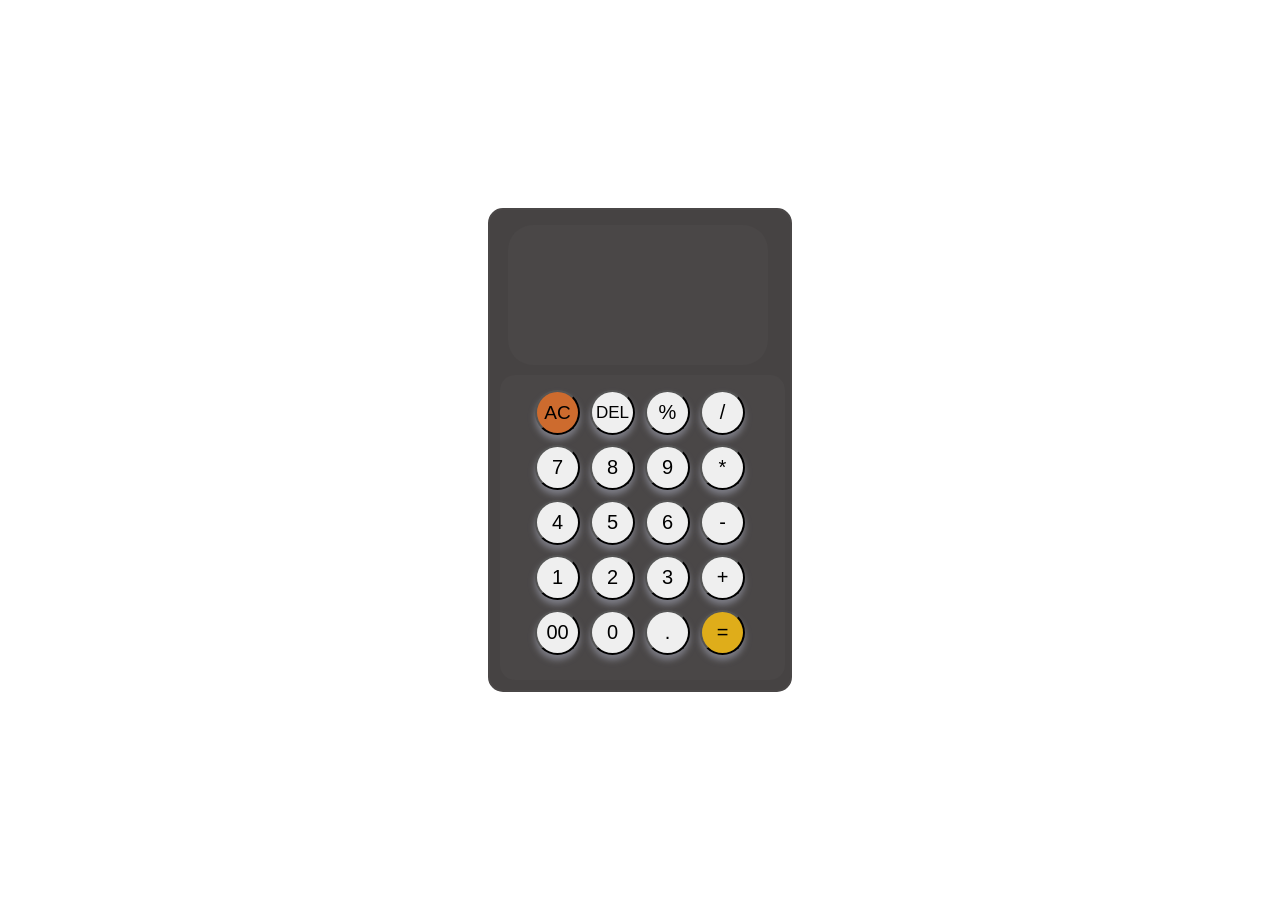
==== index.html @ e0ee86b8 "Add files via upload" ====
<!DOCTYPE html>
<html lang="en">
<head>
    <meta charset="UTF-8">
    <meta name="viewport" content="width=device-width, initial-scale=1.0">
    <title>My Calculator</title>
    <link rel="stylesheet" href="style.css">
</head>
<body>
    <div class="container">
        <div id="display"></div>
        <div class="btn" id="btns">
            <button class="clear" style="font-size: 19px;">AC</button>
            <button class="delete" style="font-size: 17px;">DEL</button>
            <button>%</button>
            <button>/</button> <br>
            <button>7</button>
            <button>8</button>
            <button>9</button>
            <button>*</button> <br>
            <button>4</button>
            <button>5</button>
            <button>6</button>
            <button>-</button> <br>
            <button>1</button>
            <button>2</button>
            <button>3</button>
            <button class="plas">+</button> <br>
            <button>00</button>
            <button>0</button>
            <button>.</button>
            <button>=</button> <br>
        </div>
    </div>
    
    <script src="script.js"></script>
</body>
</html>
---- style.css ----
*{
    padding: 0;
    margin: 0;
}
body{
    min-height: 100vh;
    display: flex;
    justify-content: center;
    align-items: center;
}
.container{
   background-color: rgb(70, 67, 67); 
   width: 300px;
   height: 480px;
   display: flex;
   flex-direction: column;
   border: 2px solid rgb(74, 71, 71);
   border-radius: 15px;
}
#display{
    background-color: rgb(74, 71, 71);
    width: 260px;
    height: 150px;
    font-size: 30px;
    color: aliceblue;
    display: flex;
    align-items: center;
    justify-content: center;
    overflow: hidden;
    white-space: nowrap;
    padding: 10px;
    margin-top: 15px;
    margin-left: 18px;
    border-radius: 25px;
    box-sizing: border-box; 
}


.btn{
    padding-top: 15px;
    padding-left: 35px;
    padding-bottom: 160px;
    margin: 10px;
    width: 250px;
    height: 130px;
    background-color: rgb(74, 71, 71);
    display: grid;
    
    grid-template-columns: repeat(5,1fr);
    border-radius: 15px;
    gap: 10px;
}
.btn button{
    height: 45px;
    font-size: 20px;
    width: 45px;
    border-radius: 35px;
    cursor: pointer;
    box-shadow: 0 5px  6px rgb(124, 124, 133);
}
.btn button:hover{
    transform: scale(1.1);
}

.btn button:active{
    background-color: rgb(128, 126, 125);
}

.btn button:nth-child(1){
    background-color: rgb(205, 107, 46);
}
.btn button:nth-child(24){
    background-color: rgb(223, 173, 26);
}

@media (min-width:0px) and (max-width:400px){
/* body{width: 90%;
    display: flex;
    justify-content: center;
    align-items: center;
} */
.btn button{
    font-size: 18px;
}}
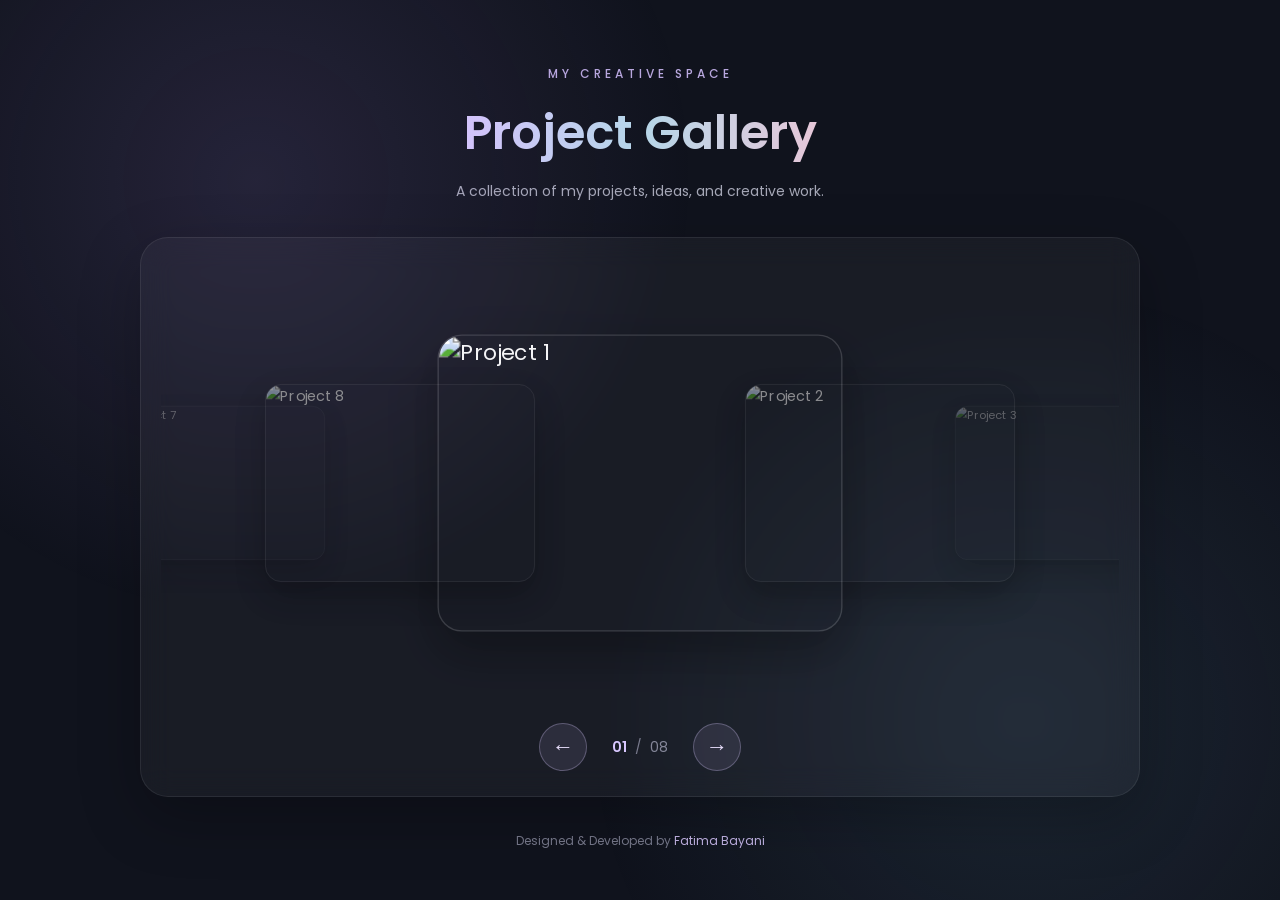
==== commit 299bef28: "Add files via upload" ====
--- a/index.html
+++ b/index.html
@@ -1,38 +1,84 @@
 <!DOCTYPE html>
 <html lang="en">
+
 <head>
     <meta charset="UTF-8">
     <meta name="viewport" content="width=device-width, initial-scale=1.0">
-    <title>My Calculator</title>
+
+    <title>My Project Gallery</title>
+
     <link rel="stylesheet" href="style.css">
+
+    <link rel="preconnect" href="https://fonts.googleapis.com">
+    <link rel="preconnect" href="https://fonts.gstatic.com" crossorigin>
+
+    <link href="https://fonts.googleapis.com/css2?family=Poppins:wght@400;500;600;700&display=swap"
+        rel="stylesheet">
 </head>
+
 <body>
+
     <div class="container">
-        <div id="display"></div>
-        <div class="btn" id="btns">
-            <button class="clear" style="font-size: 19px;">AC</button>
-            <button class="delete" style="font-size: 17px;">DEL</button>
-            <button>%</button>
-            <button>/</button> <br>
-            <button>7</button>
-            <button>8</button>
-            <button>9</button>
-            <button>*</button> <br>
-            <button>4</button>
-            <button>5</button>
-            <button>6</button>
-            <button>-</button> <br>
-            <button>1</button>
-            <button>2</button>
-            <button>3</button>
-            <button class="plas">+</button> <br>
-            <button>00</button>
-            <button>0</button>
-            <button>.</button>
-            <button>=</button> <br>
-        </div>
+
+        <header class="header">
+
+            <span class="subtitle">MY CREATIVE SPACE</span>
+
+            <h1>Project Gallery</h1>
+
+            <p>
+                A collection of my projects, ideas, and creative work.
+            </p>
+
+        </header>
+
+
+        <main class="gallery">
+
+            <div class="gallery_images">
+
+                <img src="images/calculator.jpg" alt="Project 1">
+                <img src="images/digital_notebook.jpg" alt="Project 2">
+                <img src="images/grocery_management.jpg" alt="Project 3">
+                <img src="images/hangman_game.jpg" alt="Project 4">
+                <img src="images/stu_dashboard.png" alt="Project 5">
+                <img src="images/stu_registretion.jpg" alt="Project 6">
+                <img src="images/digital_clock.jpg" alt="Project 7">
+                <img src="images/project_gallary.jpg" alt="Project 8">
+
+            </div>
+
+
+            <div class="gallery_controls">
+
+                <button class="prev_btn" aria-label="Previous image">
+                    &#8592;
+                </button>
+
+                <div class="counter">
+                    <span class="current_number">01</span>
+                    <span class="divider">/</span>
+                    <span class="total_number">08</span>
+                </div>
+
+                <button class="next_btn" aria-label="Next image">
+                    &#8594;
+                </button>
+
+            </div>
+
+        </main>
+
+
+        <footer>
+            <p>Designed & Developed by <span>Fatima Bayani</span></p>
+        </footer>
+
     </div>
-    
+
+
     <script src="script.js"></script>
+
 </body>
+
 </html>
--- a/style.css
+++ b/style.css
@@ -1,85 +1,310 @@
-*{
+* {
+    margin: 0;
     padding: 0;
-    margin: 0;
-}
-body{
+    box-sizing: border-box;
+}
+
+body {
+    font-family: 'Poppins', sans-serif;
     min-height: 100vh;
+    background: #10131d;
+    color: #f5f5f7;
+    overflow-x: hidden;
+}
+
+
+body::before {
+    content: "";
+    position: fixed;
+    inset: 0;
+
+    background:
+        radial-gradient(circle at 20% 20%, rgba(160, 130, 220, 0.15), transparent 35%),
+        radial-gradient(circle at 80% 80%, rgba(110, 170, 200, 0.12), transparent 35%);
+
+    pointer-events: none;
+}
+
+
+
+.container {
+    width: 100%;
+    min-height: 100vh;
+
     display: flex;
-    justify-content: center;
+    flex-direction: column;
     align-items: center;
-}
-.container{
-   background-color: rgb(70, 67, 67); 
-   width: 300px;
-   height: 480px;
-   display: flex;
-   flex-direction: column;
-   border: 2px solid rgb(74, 71, 71);
-   border-radius: 15px;
-}
-#display{
-    background-color: rgb(74, 71, 71);
-    width: 260px;
-    height: 150px;
-    font-size: 30px;
-    color: aliceblue;
+
+    padding: 60px 20px 25px;
+}
+
+
+
+.header {
+    text-align: center;
+    margin-bottom: 35px;
+}
+
+.subtitle {
+    color: #b9a8df;
+    font-size: 12px;
+    letter-spacing: 4px;
+    font-weight: 500;
+}
+
+.header h1 {
+    font-size: clamp(30px, 5vw, 48px);
+    font-weight: 600;
+    margin: 12px 0;
+
+    background: linear-gradient(
+        90deg,
+        #d9c8ff,
+        #b6d8e9,
+        #e8c6d8
+    );
+
+    -webkit-background-clip: text;
+    -webkit-text-fill-color: transparent;
+}
+
+.header p {
+    color: #a6a8b7;
+    font-size: 14px;
+}
+
+
+
+.gallery {
+    width: min(100%, 1000px);
+    position: relative;
+
+    background: rgba(255, 255, 255, 0.04);
+    border: 1px solid rgba(255, 255, 255, 0.08);
+
+    border-radius: 28px;
+
+    padding: 30px 20px 25px;
+
+    backdrop-filter: blur(15px);
+
+    box-shadow:
+        0 20px 60px rgba(0, 0, 0, 0.25);
+}
+
+.gallery_images {
+    display: grid;
+    grid-template-columns: repeat(4,1fr);
+    gap: 20px;
+    width: 100%;
+    height: 430px;
+
+    position: relative;
+    overflow: hidden;
+}
+
+
+.gallery_images img {
+    width: 300px;
+    height: 220px;
+    opacity: 1;
+
+    object-fit: cover;
+
+    position: absolute;
+    left: 50%;
+    top: 50%;
+    transform: none;
+    border-radius: 18px;
+
+    border: 1px solid rgba(255, 255, 255, 0.15);
+
+    box-shadow:
+        0 15px 35px rgba(0, 0, 0, 0.3);
+
+    transition:
+        transform 0.65s cubic-bezier(0.22, 1, 0.36, 1),
+        opacity 0.5s ease,
+        filter 0.5s ease;
+
+    opacity: 0;
+
+    filter: brightness(0.65);
+
+    pointer-events: none;
+}
+
+
+.gallery_images img.active {
+    transform: translate(-50%, -50%) scale(1.35);
+
+    opacity: 1;
+
+    filter: brightness(1);
+
+    z-index: 5;
+}
+
+
+
+.gallery_images img.left {
+    transform: translate(calc(-50% - 240px), -50%) scale(0.9);
+
+    opacity: 0.85;
+
+    z-index: 4;
+}
+
+
+
+.gallery_images img.right {
+    transform: translate(calc(-50% + 240px), -50%) scale(0.9);
+
+    opacity: 0.85;
+
+    z-index: 4;
+}
+
+
+.gallery_images img.left2 {
+    transform: translate(calc(-50% - 420px), -50%) scale(0.7);
+
+    opacity: 0.5;
+
+    z-index: 3;
+}
+
+
+.gallery_images img.right2 {
+    transform: translate(calc(-50% + 420px), -50%) scale(0.7);
+
+    opacity: 0.5;
+
+    z-index: 3;
+}
+
+
+.gallery_images img.hidden {
+    transform: translate(-50%, -50%) scale(0.5);
+
+    opacity: 0;
+
+    z-index: 1;
+}
+
+
+.gallery_controls {
     display: flex;
     align-items: center;
     justify-content: center;
-    overflow: hidden;
-    white-space: nowrap;
-    padding: 10px;
-    margin-top: 15px;
-    margin-left: 18px;
-    border-radius: 25px;
-    box-sizing: border-box; 
-}
-
-
-.btn{
-    padding-top: 15px;
-    padding-left: 35px;
-    padding-bottom: 160px;
-    margin: 10px;
-    width: 250px;
-    height: 130px;
-    background-color: rgb(74, 71, 71);
-    display: grid;
-    
-    grid-template-columns: repeat(5,1fr);
-    border-radius: 15px;
-    gap: 10px;
-}
-.btn button{
-    height: 45px;
-    font-size: 20px;
-    width: 45px;
-    border-radius: 35px;
+
+    gap: 25px;
+
+    margin-top: 25px;
+}
+
+
+.gallery_controls button {
+    width: 48px;
+    height: 48px;
+
+    border-radius: 50%;
+
+    border: 1px solid rgba(210, 195, 240, 0.3);
+
+    background: rgba(190, 170, 230, 0.12);
+
+    color: #e6dcfa;
+
+    font-size: 22px;
+
     cursor: pointer;
-    box-shadow: 0 5px  6px rgb(124, 124, 133);
-}
-.btn button:hover{
+
+    transition: 0.3s ease;
+}
+
+
+.gallery_controls button:hover {
+    background: #c5b2e9;
+
+    color: #171522;
+
     transform: scale(1.1);
-}
-
-.btn button:active{
-    background-color: rgb(128, 126, 125);
-}
-
-.btn button:nth-child(1){
-    background-color: rgb(205, 107, 46);
-}
-.btn button:nth-child(24){
-    background-color: rgb(223, 173, 26);
-}
-
-@media (min-width:0px) and (max-width:400px){
-/* body{width: 90%;
-    display: flex;
-    justify-content: center;
-    align-items: center;
-} */
-.btn button{
-    font-size: 18px;
-}}
-    +
+    box-shadow: 0 0 20px rgba(190, 170, 230, 0.3);
+}
+
+
+.gallery_controls button:active {
+    transform: scale(0.95);
+}
+
+.counter {
+    display: flex;align-items: center;
+    gap: 8px;
+
+    font-size: 14px;
+}
+
+.current_number {
+    color: #d9c8ff;
+    font-weight: 600;
+}
+
+.divider {
+    color: #77798b;
+}
+
+.total_number {
+    color: #858799;
+}
+
+
+footer {
+    margin-top: 35px;
+
+    color: #77798b;
+
+    font-size: 12px;
+}
+
+footer span {
+    color: #c7b6e8;
+}
+
+
+/* ========== RESPONSIVE ========== */
+
+@media (max-width: 700px) {
+
+    .container {
+        padding: 45px 12px 20px;
+    }
+
+    .gallery {
+        padding: 20px 10px;
+        border-radius: 20px;
+    }
+
+    .gallery_images {
+        height: 330px;
+    }
+
+    .gallery_images img {
+        width: 230px;
+        height: 160px;
+    }
+
+    .gallery_images img.active {
+        transform: translate(-50%, -50%) scale(1.2);
+    }
+
+    .gallery_images img.left {
+        transform: translate(calc(-50% -130px),-50%)
+        scale(0.7);
+    }
+    .gallery_images img.right {
+        transform: translate(calc(-50% +130px),-50%)
+        scale(0.7);
+    }
+}
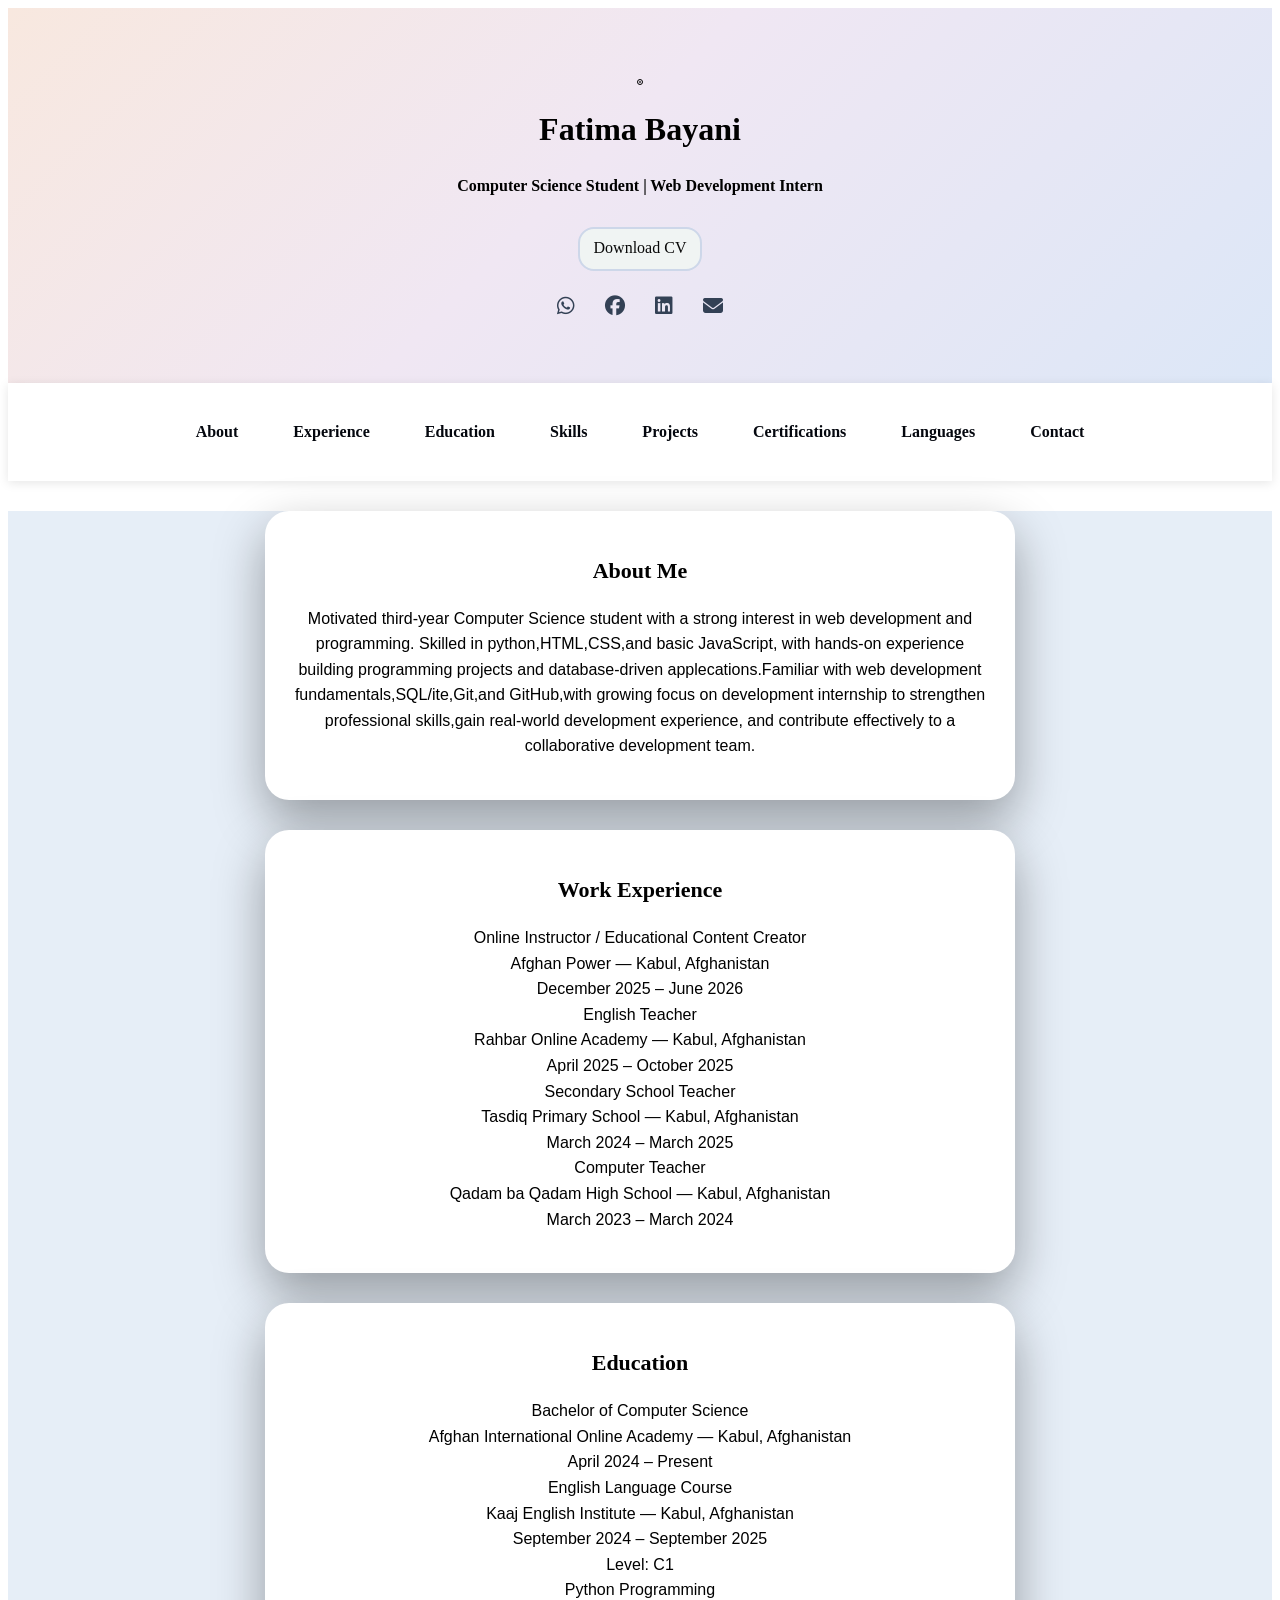
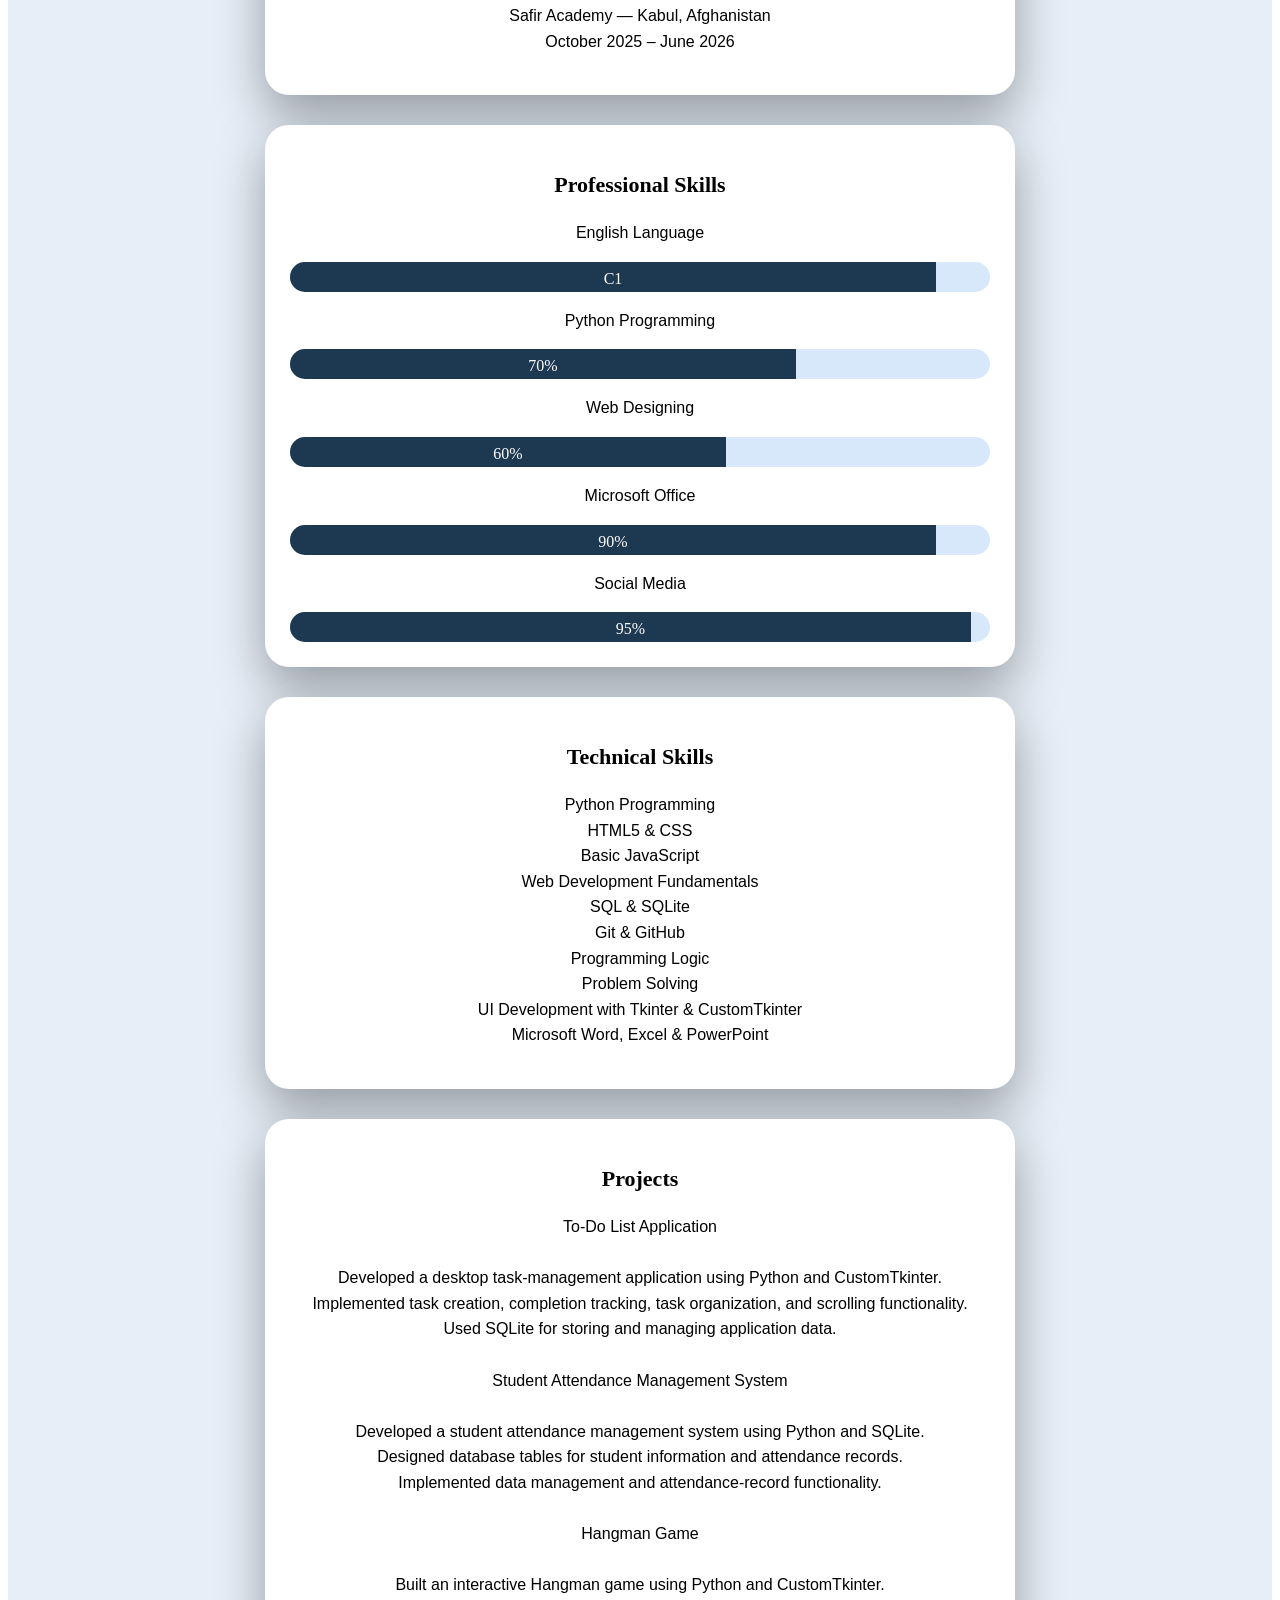
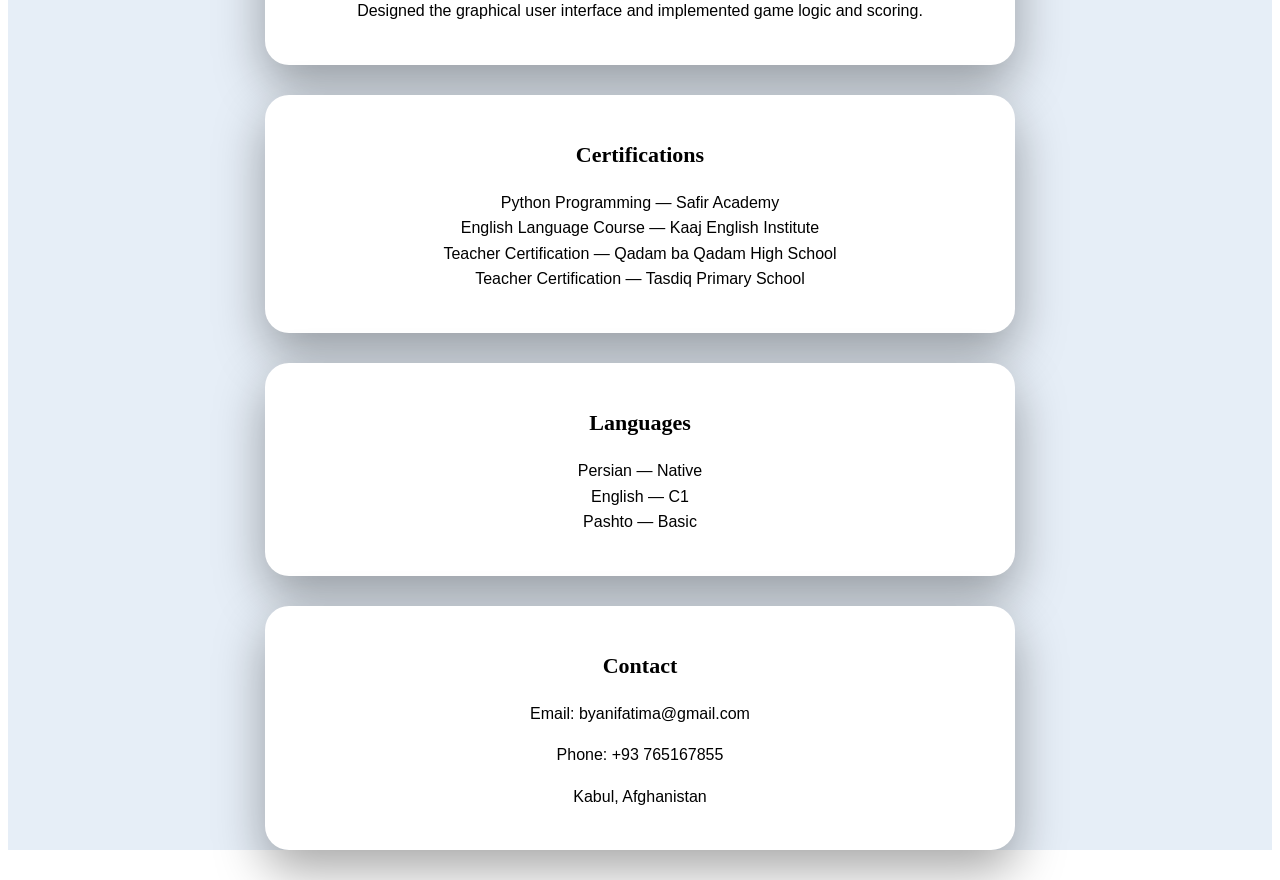
==== commit 04e2eed8: "Add files via upload" ====
--- a/index.html
+++ b/index.html
@@ -1,84 +1,189 @@
 <!DOCTYPE html>
 <html lang="en">
-
 <head>
     <meta charset="UTF-8">
     <meta name="viewport" content="width=device-width, initial-scale=1.0">
+    <title>My Portfolio</title>
+    <link rel="stylesheet" href="style.css">
+    <link rel="stylesheet" href="https://cdnjs.cloudflare.com/ajax/libs/font-awesome/6.5.2/css/all.min.css">
+</head>
+<body>
+    
+    <header>
+        <img src="images/my_pic.jpg" alt="" class="profile-img">
+        <h1> <span>Fatima Bayani</span></h1>
+        <h2><span>Computer Science Student | Web Development Intern</span></h2>
+        <!-- <button >Download CV</button> -->
+        <a href="cv.pdf" class="button" download>Download CV</a>
+        <div class="social-icons">
+        <a href="https://wa.me/message/OIFD7MN3SE4ED1"><i class="fa-brands fa-whatsapp"></i></a>
+        <a href="https://www.facebook.com/profile.php?id=61592779852596"><i class="fa-brands fa-facebook"></i></a>
+        <a href="https://www.linkedin.com/in/eng-fatima-bayani-aa04b63aa?utm_source=share_via&utm_content=profile&utm_medium=member_android"><i class="fa-brands fa-linkedin"></i></a>
+        <a href="mailto:byanifatima@gmail.com"><i class="fa-solid fa-envelope"></i></a>
+        </div>
+    </header>
 
-    <title>My Project Gallery</title>
+    <nav>
+        <ul>
+            <!-- <li><a href="#">Home</a></li> -->
+            <li><a href="#about">About</a></li>
+            <li><a href="#experience">Experience</a></li>
+            <li><a href="#education">Education</a></li>
+            <li><a href="#skills">Skills</a></li>
+            <li><a href="#projects">Projects</a></li>
+            <li><a href="#certifications">Certifications</a></li>
+            <li><a href="#languages">Languages</a></li>
+            <li><a href="#contact">Contact</a></li>
+        </ul>
+    </nav>
+    
+    <main>
 
-    <link rel="stylesheet" href="style.css">
+        <section id="about" class="fade-in">
+            <div class="card">
+                <h3>About Me</h3>
+                <p>Motivated third-year Computer Science student with a strong interest in web development and programming.
+                    Skilled in python,HTML,CSS,and basic JavaScript, with hands-on experience building programming projects and 
+                    database-driven applecations.Familiar with web development fundamentals,SQL/ite,Git,and GitHub,with growing 
+                    focus on development internship to strengthen professional skills,gain real-world development experience, and 
+                    contribute effectively to a collaborative development team.
+                </p>
+            </div>
+        </section>
 
-    <link rel="preconnect" href="https://fonts.googleapis.com">
-    <link rel="preconnect" href="https://fonts.gstatic.com" crossorigin>
+        <section id="experience" class="fade-in">
+            <div class="card" >
+                <h3>Work Experience</h3>
+                <p>Online Instructor / Educational Content Creator <br>
 
-    <link href="https://fonts.googleapis.com/css2?family=Poppins:wght@400;500;600;700&display=swap"
-        rel="stylesheet">
-</head>
+                    Afghan Power — Kabul, Afghanistan <br>
+                    December 2025 – June 2026<br>
+                    
+                    English Teacher<br>
+                    
+                    Rahbar Online Academy — Kabul, Afghanistan<br>
+                    April 2025 – October 2025<br>
+                    
+                    Secondary School Teacher<br>
+                    
+                    Tasdiq Primary School — Kabul, Afghanistan<br>
+                    March 2024 – March 2025<br>
+                    
+                    Computer Teacher<br>
+                    
+                    Qadam ba Qadam High School — Kabul, Afghanistan<br>
+                    March 2023 – March 2024</p>
+            </div>
+        </section>
 
-<body>
+        <section id="education" class="fade-in">
+            <div class="card" >
+                <h3>Education</h3>
+                <p>Bachelor of Computer Science <br>
 
-    <div class="container">
+                    Afghan International Online Academy — Kabul, Afghanistan <br>
+                    April 2024 – Present<br>
+                    
+                    English Language Course<br>
+                    
+                    Kaaj English Institute — Kabul, Afghanistan<br>
+                    September 2024 – September 2025<br>
+                    Level: C1<br>
+                    
+                    Python Programming<br>
+                    
+                    Safir Academy — Kabul, Afghanistan<br>
+                    October 2025 – June 2026</p>
+            </div>
+        </section>
 
-        <header class="header">
+        <section id="p-skills" class="fade-in">
+            <div class="card">
+                <h3>Professional Skills</h3>
 
-            <span class="subtitle">MY CREATIVE SPACE</span>
+                <p>English Language </p>
+                <div class="bar"><div class=" Progress" style="width: 90%">C1</div></div>
+                <p>Python Programming </p>
+                <div class="bar"><div class="Progress" style="width: 70%;">70%</div></div>
+                <p>Web Designing  </p>
+                <div class="bar"><div class="Progress" style="width: 60%;">60%</div></div>
+                <p> Microsoft Office </p>
+                <div class="bar"><div class="Progress" style="width: 90%;">90%</div></div>
+                <p> Social Media </p>
+                <div class="bar"><div class="Progress" style="width: 95%;">95%</div></div>
+            </div>
+        </section>
 
-            <h1>Project Gallery</h1>
+        <section id="skills" class="fade-in">
+            <div class="card">
+                <h3>Technical Skills</h3>
+                <p>
+                     Python Programming <br>
+                     HTML5 & CSS <br>
+                     Basic JavaScript <br>
+                     Web Development Fundamentals <br>
+                     SQL & SQLite <br>
+                     Git & GitHub <br>
+                     Programming Logic<br>
+                     Problem Solving <br>
+                     UI Development with Tkinter & CustomTkinter <br>
+                     Microsoft Word, Excel & PowerPoint <br>
+                    
+                </p>
+            </div>
+        </section>
 
-            <p>
-                A collection of my projects, ideas, and creative work.
-            </p>
+        <section id="projects" class="fade-in">
+            <div class="card">
+                <h3>Projects</h3>
+                <p>
+                    To-Do List Application <br><br>
+                    
+                     Developed a desktop task-management application using Python and CustomTkinter.<br>
+                     Implemented task creation, completion tracking, task organization, and scrolling functionality.<br>
+                     Used SQLite for storing and managing application data.<br><br>
+                    
+                    Student Attendance Management System<br><br>
+                    
+                     Developed a student attendance management system using Python and SQLite.<br>
+                     Designed database tables for student information and attendance records.<br>
+                     Implemented data management and attendance-record functionality.<br><br>
+                    
+                    Hangman Game<br><br>
+                    
+                     Built an interactive Hangman game using Python and CustomTkinter.<br>
+                     Designed the graphical user interface and implemented game logic and scoring.</p>
+            </div>
+        </section>
 
-        </header>
+        <section id="certifications" class="fade-in">
+            <div class="card">
+                <h3>Certifications</h3>
+                <p> Python Programming — Safir Academy <br>
+                     English Language Course — Kaaj English Institute <br>
+                     Teacher Certification — Qadam ba Qadam High School <br>
+                     Teacher Certification — Tasdiq Primary School</p>
+            </div>
+        </section>
 
+        <section id="languages" class="fade-in">
+            <div class="card">
+                <h3>Languages</h3>
+                <p> Persian — Native <br>
+                    English — C1 <br>
+                    Pashto — Basic</p>
+            </div>
+        </section>
 
-        <main class="gallery">
-
-            <div class="gallery_images">
-
-                <img src="images/calculator.jpg" alt="Project 1">
-                <img src="images/digital_notebook.jpg" alt="Project 2">
-                <img src="images/grocery_management.jpg" alt="Project 3">
-                <img src="images/hangman_game.jpg" alt="Project 4">
-                <img src="images/stu_dashboard.png" alt="Project 5">
-                <img src="images/stu_registretion.jpg" alt="Project 6">
-                <img src="images/digital_clock.jpg" alt="Project 7">
-                <img src="images/project_gallary.jpg" alt="Project 8">
-
+        <section id="contact" class="fade-in">
+            <div class="card">
+                <h3>Contact</h3>
+                <p>Email: byanifatima@gmail.com</p>
+                <p>Phone: +93 765167855</p>
+                <p>Kabul, Afghanistan</p>
+                </p>
             </div>
-
-
-            <div class="gallery_controls">
-
-                <button class="prev_btn" aria-label="Previous image">
-                    &#8592;
-                </button>
-
-                <div class="counter">
-                    <span class="current_number">01</span>
-                    <span class="divider">/</span>
-                    <span class="total_number">08</span>
-                </div>
-
-                <button class="next_btn" aria-label="Next image">
-                    &#8594;
-                </button>
-
-            </div>
-
-        </main>
-
-
-        <footer>
-            <p>Designed & Developed by <span>Fatima Bayani</span></p>
-        </footer>
-
-    </div>
-
-
-    <script src="script.js"></script>
-
+        </section>
+    </main>
 </body>
-
 </html>
--- a/style.css
+++ b/style.css
@@ -1,310 +1,253 @@
-* {
-    margin: 0;
+*{
     padding: 0;
+    margin: 0 outo;
+    font-family:'Times New Roman', Times, serif
+}
+
+body{
+    margin: 0 outo;
+    padding: 0;
+    align-items: center; 
+}
+header{
+    padding:5%;
+    text-align: center;
+    background: linear-gradient(135deg, #f8e8df 0%,#f0e7f3 45%,#dce7f7 100%);
+}
+img {
+    width: 20%;
+    height: outo;
+    border-radius: 50%;
+    text-align: center;
+    border-style: double;  
+    animation: move 3s 1 ;
+}
+@keyframes move{
+    0%{opacity: 0;}
+    100%{opacity: 100;}
+}
+.button{
+    display: inline-block;
+    padding: 10px;
+    margin-top: 15px;
+    background-color: rgb(240, 244, 243);
+    color: rgb(9, 9, 9);
+    border: 2px solid #cdd7e9;
+    border-radius: 16px;  
+    text-align: center;
+    width: 100px;  
+    height: 20px;  
+    font-weight: 300;
+    transition: 0.15 ease; 
+    cursor: pointer;  
+    animation:bounce 2s 2 ;
+                                            
+}
+@keyframes bounce{
+  0%  {transform: translateY(0);}
+  50%{transform: translateY(-10px);}
+  100%{transform: translateY(0);}
+}
+
+
+.button:hover{
+    transform: scale(1.1);
+    opacity: 0.9;
+}
+
+h2 {
+    padding: 0;
+    font-size: 16px;
+    
+}
+h2 span{
+    display: inline-block;
+    overflow: hidden;
+    width: 0;
+    white-space: nowrap;
+    animation: typing-h2 3s steps(49) forwards 1;
+    animation-delay: 1s;
+}
+
+@keyframes typing-h2{
+    0%{width: 0;}
+    100%{width: 100%;}
+}
+h1{
+    text-align: center;
+}
+h1 span{ 
+    display: inline-block;
+    overflow: hidden;
+    width: 0;
+    white-space: nowrap;
+    animation: typing 1s steps(14) forwards 1;
+    
+}
+@keyframes typing {
+    0%{width: 0;}
+    100%{width: 14ch;}
+}
+h3{
+    font-size: 22px;
+}
+
+.social-icons{
+    display: flex;
+    flex-direction: row;
+    gap: 30px;
+    padding-top: 20px;
+    padding-bottom: 0;
+    margin: 0;
+    justify-content: center;
+    
+}
+.social-icons a {
+    font-size: 25px;
+    text-decoration: none;
+    color: #334155;
+}
+.social-icons a:hover{
+    transform: scale(1.1);
+    opacity: 0.9;
+}
+.social-icons a :active{
+    color: #97b9bc;
+}
+.social-icons i {
+    font-size: 20px;
+}
+p{ 
+    font-family: Arial;
+    line-height: 1.6;
+    word-wrap: break-word;
+    padding: 0; 
+}
+nav{ 
+    padding:15px;
+    text-align:center;
+    box-shadow:0 2px 10px rgba(0,0,0,0.1);
+}
+
+nav a{
+    display: flex;
+    margin:15px;
+    text-decoration:none;
+    color:rgb(4, 7, 14);
+    font-weight:bold;
+    transition:0.3s;
+    }
+    
+nav a:hover{
+
+    transform: scale(1.1);
+    opacity: 0.9;
+    /* letter-spacing:1px; */
+    }
+
+nav a:active{
+    color: #334155;
+}
+    
+ul {
+    text-align: center;
+    display: flex;
+    flex-wrap: wrap;
+    justify-content: space-between;
+    justify-content: center;
+    margin: 0;
+    padding: 10px;
+    gap: 25px;}
+
+li{
+    list-style: none;
+}
+
+a{
+    text-decoration: none;
+}
+
+
+main{
+    background-color: #e6eef7;
+    
+}
+.card{
+    background: white;
+    max-width: 700px;
+    height: auto;
+    margin: 30px auto;
+    padding: 25px;
+    text-align: center;
+    border-radius: 24px;
+    box-shadow: 0 20px 50px rgba(0, 0, 0, 0.35);
+    transition: transform 0.4s ease 0.1s ;
+}
+
+.card:hover {
+    transform:translatey(-5px);
+}
+.bar {
+    background-color: #d6e8fa;
+    border-radius: 20px;
+    height: 30px;
+    overflow: hidden;
+    
+}
+
+
+.Progress {
+    background-color: #1d3851;
+    padding: 8px;
+    color: white;
+
+}
+@media (min-width:0px) and (max-width:600px){
+/* *{font-size:15px ;} */
+nav{
+    width: 100%;
     box-sizing: border-box;
-}
-
-body {
-    font-family: 'Poppins', sans-serif;
-    min-height: 100vh;
-    background: #10131d;
-    color: #f5f5f7;
-    overflow-x: hidden;
-}
-
-
-body::before {
-    content: "";
-    position: fixed;
-    inset: 0;
-
-    background:
-        radial-gradient(circle at 20% 20%, rgba(160, 130, 220, 0.15), transparent 35%),
-        radial-gradient(circle at 80% 80%, rgba(110, 170, 200, 0.12), transparent 35%);
-
-    pointer-events: none;
-}
-
-
-
-.container {
+    padding: 10px; 
+}
+
+ul{
+    display: flex;
+    flex-wrap: wrap;
+    justify-content: center;
+    font-size: small;
+    align-items: center;
+    padding: 5px;
+    margin: 0;
+    gap: 10px 15px;
     width: 100%;
-    min-height: 100vh;
-
-    display: flex;
-    flex-direction: column;
-    align-items: center;
-
-    padding: 60px 20px 25px;
-}
-
-
-
-.header {
-    text-align: center;
-    margin-bottom: 35px;
-}
-
-.subtitle {
-    color: #b9a8df;
-    font-size: 12px;
-    letter-spacing: 4px;
-    font-weight: 500;
-}
-
-.header h1 {
-    font-size: clamp(30px, 5vw, 48px);
-    font-weight: 600;
-    margin: 12px 0;
-
-    background: linear-gradient(
-        90deg,
-        #d9c8ff,
-        #b6d8e9,
-        #e8c6d8
-    );
-
-    -webkit-background-clip: text;
-    -webkit-text-fill-color: transparent;
-}
-
-.header p {
-    color: #a6a8b7;
-    font-size: 14px;
-}
-
-
-
-.gallery {
-    width: min(100%, 1000px);
-    position: relative;
-
-    background: rgba(255, 255, 255, 0.04);
-    border: 1px solid rgba(255, 255, 255, 0.08);
-
-    border-radius: 28px;
-
-    padding: 30px 20px 25px;
-
-    backdrop-filter: blur(15px);
-
-    box-shadow:
-        0 20px 60px rgba(0, 0, 0, 0.25);
-}
-
-.gallery_images {
-    display: grid;
-    grid-template-columns: repeat(4,1fr);
-    gap: 20px;
-    width: 100%;
-    height: 430px;
-
-    position: relative;
-    overflow: hidden;
-}
-
-
-.gallery_images img {
-    width: 300px;
-    height: 220px;
-    opacity: 1;
-
-    object-fit: cover;
-
-    position: absolute;
-    left: 50%;
-    top: 50%;
-    transform: none;
-    border-radius: 18px;
-
-    border: 1px solid rgba(255, 255, 255, 0.15);
-
-    box-shadow:
-        0 15px 35px rgba(0, 0, 0, 0.3);
-
-    transition:
-        transform 0.65s cubic-bezier(0.22, 1, 0.36, 1),
-        opacity 0.5s ease,
-        filter 0.5s ease;
-
-    opacity: 0;
-
-    filter: brightness(0.65);
-
-    pointer-events: none;
-}
-
-
-.gallery_images img.active {
-    transform: translate(-50%, -50%) scale(1.35);
-
-    opacity: 1;
-
-    filter: brightness(1);
-
-    z-index: 5;
-}
-
-
-
-.gallery_images img.left {
-    transform: translate(calc(-50% - 240px), -50%) scale(0.9);
-
-    opacity: 0.85;
-
-    z-index: 4;
-}
-
-
-
-.gallery_images img.right {
-    transform: translate(calc(-50% + 240px), -50%) scale(0.9);
-
-    opacity: 0.85;
-
-    z-index: 4;
-}
-
-
-.gallery_images img.left2 {
-    transform: translate(calc(-50% - 420px), -50%) scale(0.7);
-
-    opacity: 0.5;
-
-    z-index: 3;
-}
-
-
-.gallery_images img.right2 {
-    transform: translate(calc(-50% + 420px), -50%) scale(0.7);
-
-    opacity: 0.5;
-
-    z-index: 3;
-}
-
-
-.gallery_images img.hidden {
-    transform: translate(-50%, -50%) scale(0.5);
-
-    opacity: 0;
-
-    z-index: 1;
-}
-
-
-.gallery_controls {
-    display: flex;
-    align-items: center;
-    justify-content: center;
-
-    gap: 25px;
-
-    margin-top: 25px;
-}
-
-
-.gallery_controls button {
-    width: 48px;
-    height: 48px;
-
-    border-radius: 50%;
-
-    border: 1px solid rgba(210, 195, 240, 0.3);
-
-    background: rgba(190, 170, 230, 0.12);
-
-    color: #e6dcfa;
-
-    font-size: 22px;
-
-    cursor: pointer;
-
-    transition: 0.3s ease;
-}
-
-
-.gallery_controls button:hover {
-    background: #c5b2e9;
-
-    color: #171522;
-
-    transform: scale(1.1);
-
-    box-shadow: 0 0 20px rgba(190, 170, 230, 0.3);
-}
-
-
-.gallery_controls button:active {
-    transform: scale(0.95);
-}
-
-.counter {
-    display: flex;align-items: center;
-    gap: 8px;
-
-    font-size: 14px;
-}
-
-.current_number {
-    color: #d9c8ff;
-    font-weight: 600;
-}
-
-.divider {
-    color: #77798b;
-}
-
-.total_number {
-    color: #858799;
-}
-
-
-footer {
-    margin-top: 35px;
-
-    color: #77798b;
-
-    font-size: 12px;
-}
-
-footer span {
-    color: #c7b6e8;
-}
-
-
-/* ========== RESPONSIVE ========== */
-
-@media (max-width: 700px) {
-
-    .container {
-        padding: 45px 12px 20px;
-    }
-
-    .gallery {
-        padding: 20px 10px;
-        border-radius: 20px;
-    }
-
-    .gallery_images {
-        height: 330px;
-    }
-
-    .gallery_images img {
-        width: 230px;
-        height: 160px;
-    }
-
-    .gallery_images img.active {
-        transform: translate(-50%, -50%) scale(1.2);
-    }
-
-    .gallery_images img.left {
-        transform: translate(calc(-50% -130px),-50%)
-        scale(0.7);
-    }
-    .gallery_images img.right {
-        transform: translate(calc(-50% +130px),-50%)
-        scale(0.7);
-    }
-}+    box-sizing: border-box;
+}
+h1{
+    text-align: center;
+    font-size: 17px;
+}
+h2{
+    font-size: 10px;
+}
+
+h3{
+    font-size: 18px;
+}
+nav a{
+    margin: 0;
+}
+li{
+    width: outo;
+
+}
+.card{
+    font-size: smaller;
+}
+.button{
+    font-weight: 100;
+    width: 60px;
+    height: 9px;
+    font-size: 10px;
+
+
+}}
